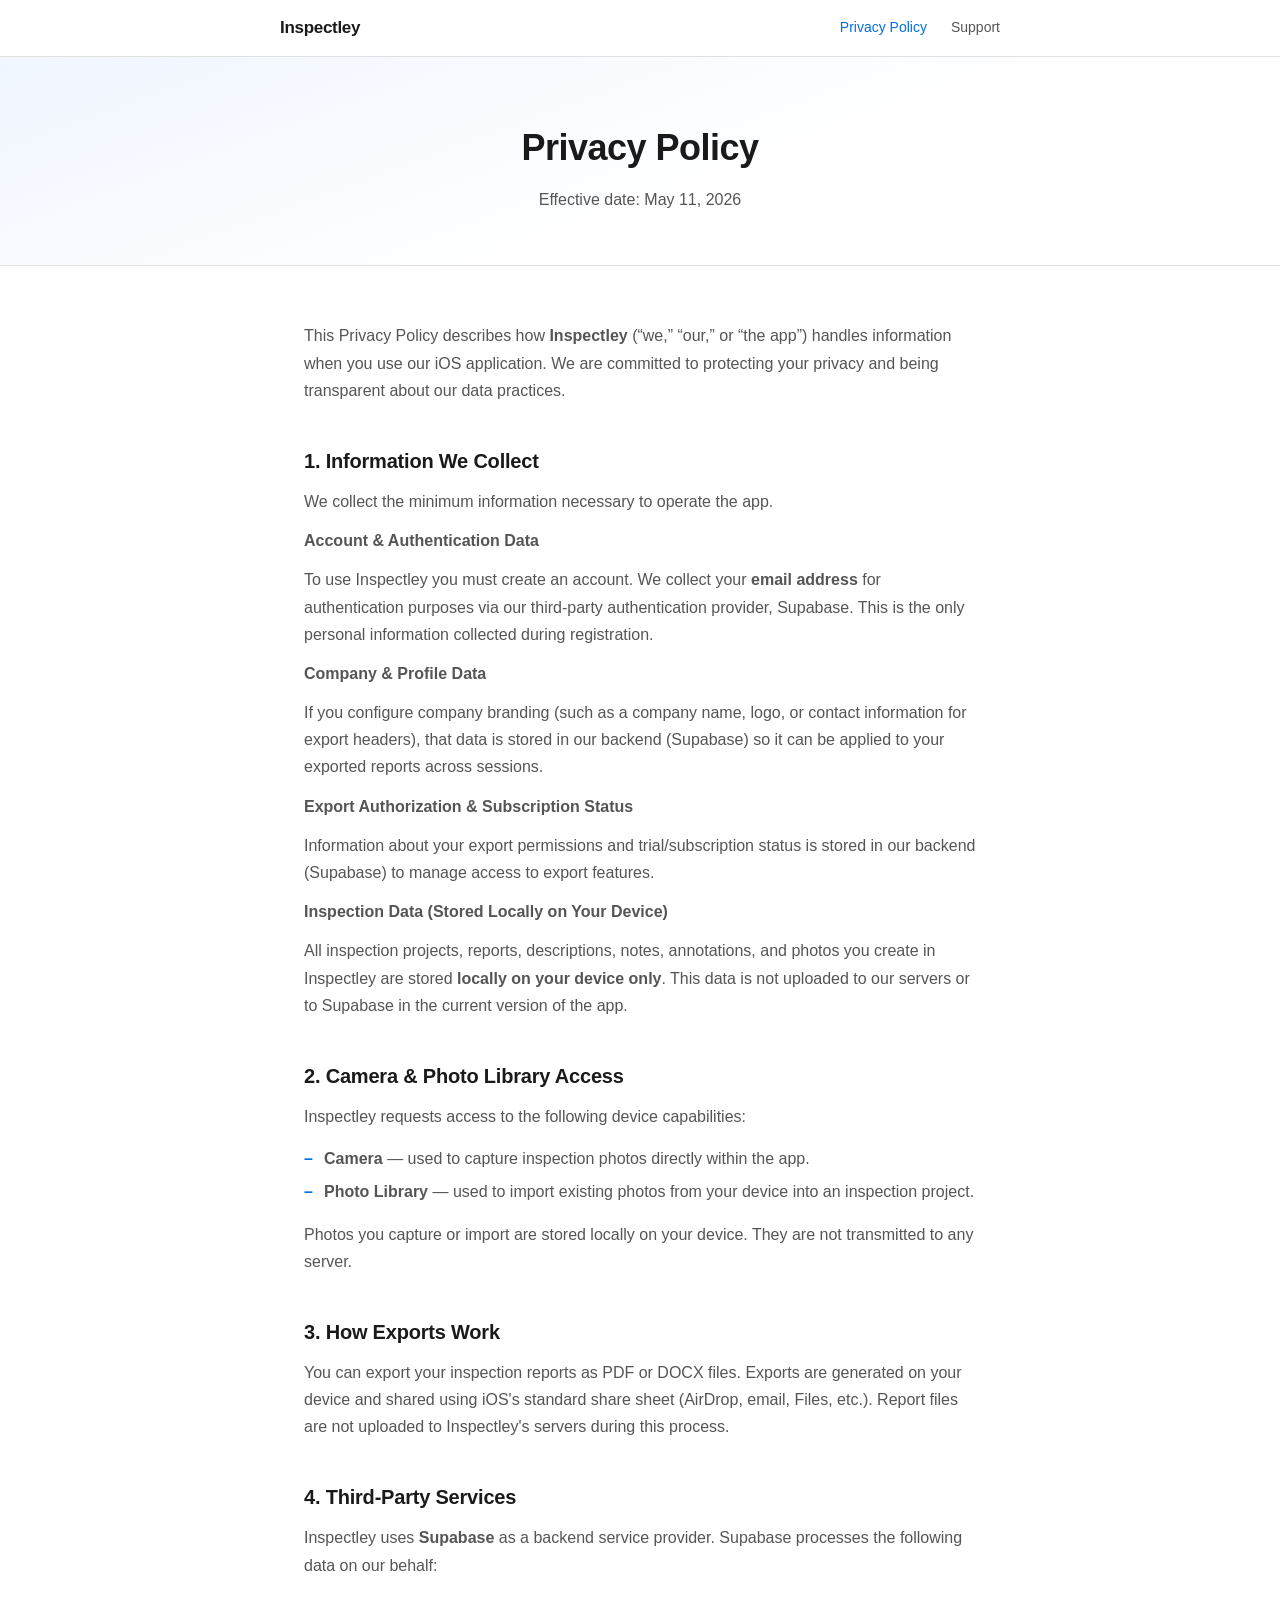
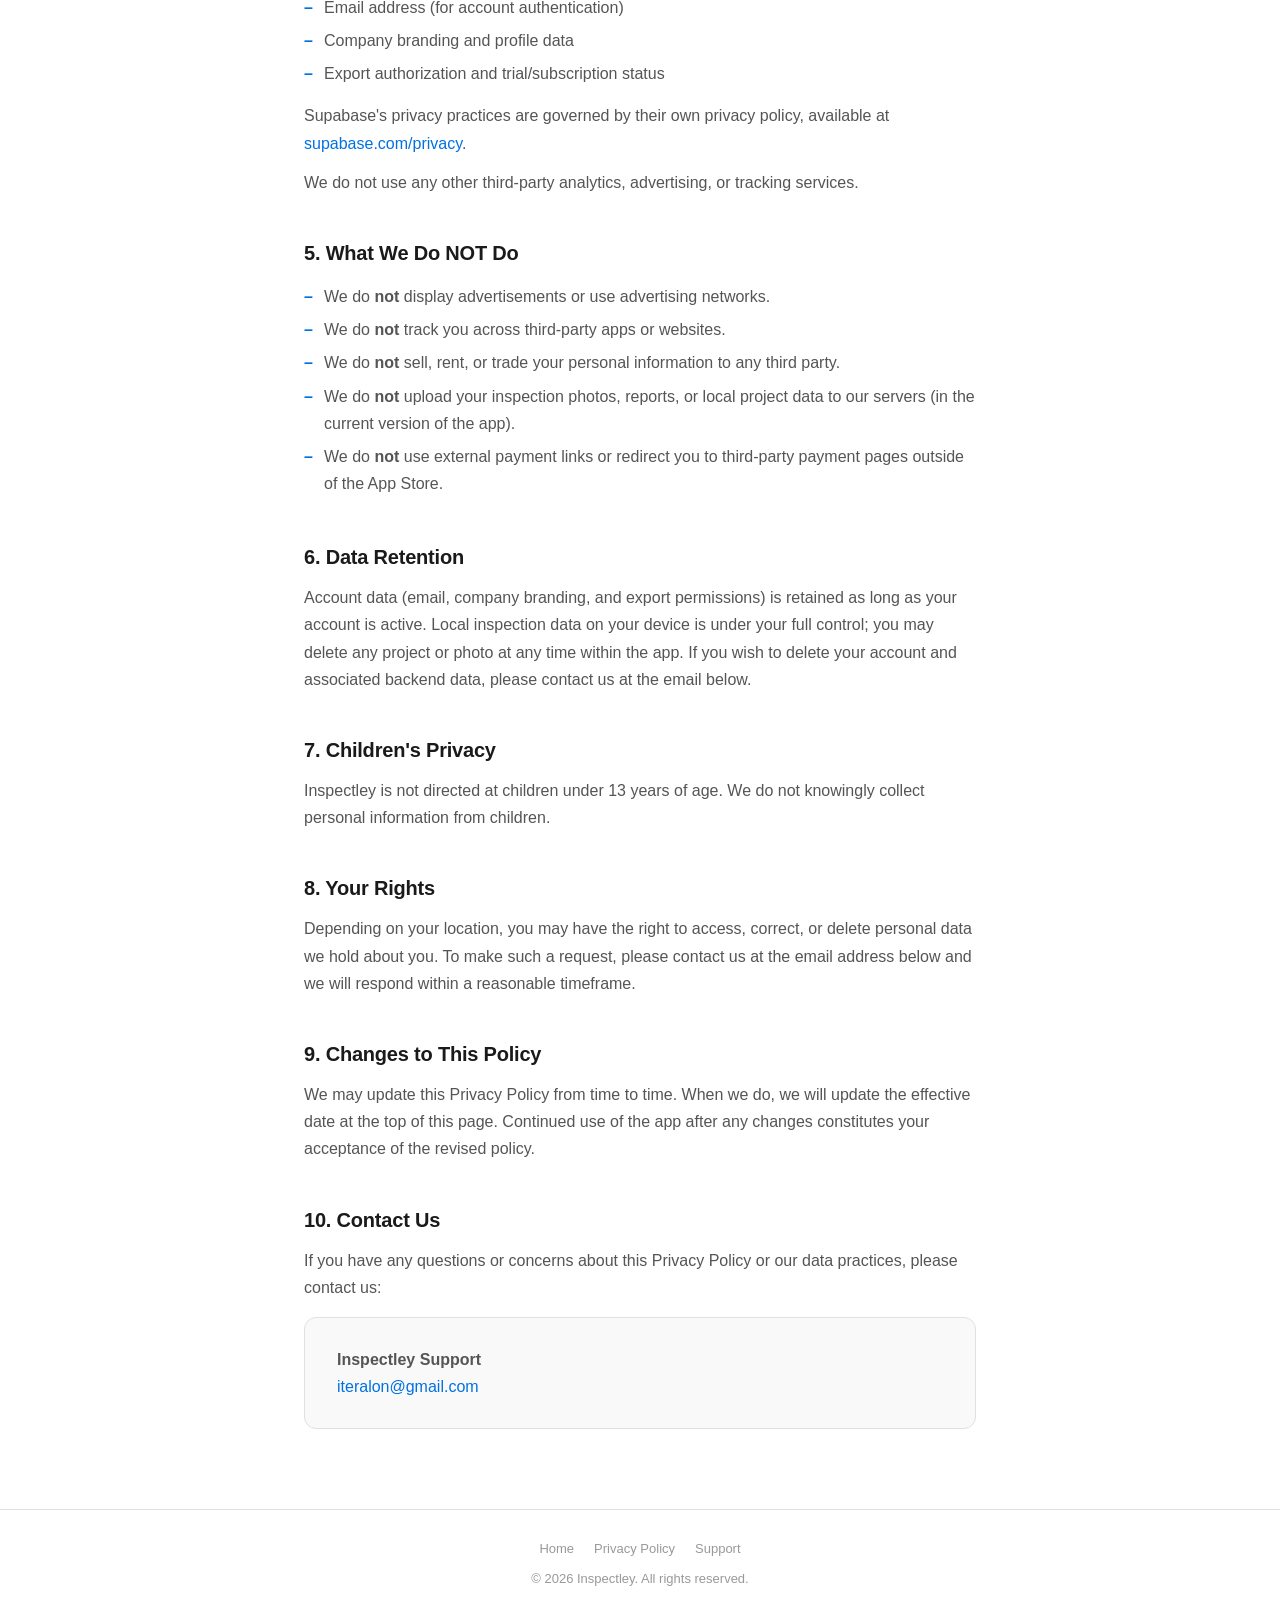
==== privacy.html @ 9ad06d30 "Initial commit: Inspectley App Store pages" ====
<!DOCTYPE html>
<html lang="en">
<head>
  <meta charset="UTF-8" />
  <meta name="viewport" content="width=device-width, initial-scale=1.0" />
  <meta name="description" content="Inspectley Privacy Policy — how we handle your data." />
  <title>Privacy Policy — Inspectley</title>
  <link rel="stylesheet" href="style.css" />
</head>
<body>

<nav>
  <div class="nav-inner">
    <a class="nav-brand" href="index.html">Inspectley</a>
    <div class="nav-links">
      <a href="privacy.html" class="active">Privacy Policy</a>
      <a href="support.html">Support</a>
    </div>
  </div>
</nav>

<div class="page-header">
  <h1>Privacy Policy</h1>
  <p>Effective date: May 11, 2026</p>
</div>

<div class="content">

  <p>This Privacy Policy describes how <strong>Inspectley</strong> (&ldquo;we,&rdquo; &ldquo;our,&rdquo; or &ldquo;the app&rdquo;) handles information when you use our iOS application. We are committed to protecting your privacy and being transparent about our data practices.</p>

  <h2>1. Information We Collect</h2>

  <p>We collect the minimum information necessary to operate the app.</p>

  <p><strong>Account &amp; Authentication Data</strong></p>
  <p>To use Inspectley you must create an account. We collect your <strong>email address</strong> for authentication purposes via our third-party authentication provider, Supabase. This is the only personal information collected during registration.</p>

  <p><strong>Company &amp; Profile Data</strong></p>
  <p>If you configure company branding (such as a company name, logo, or contact information for export headers), that data is stored in our backend (Supabase) so it can be applied to your exported reports across sessions.</p>

  <p><strong>Export Authorization &amp; Subscription Status</strong></p>
  <p>Information about your export permissions and trial/subscription status is stored in our backend (Supabase) to manage access to export features.</p>

  <p><strong>Inspection Data (Stored Locally on Your Device)</strong></p>
  <p>All inspection projects, reports, descriptions, notes, annotations, and photos you create in Inspectley are stored <strong>locally on your device only</strong>. This data is not uploaded to our servers or to Supabase in the current version of the app.</p>

  <h2>2. Camera &amp; Photo Library Access</h2>

  <p>Inspectley requests access to the following device capabilities:</p>
  <ul>
    <li><strong>Camera</strong> — used to capture inspection photos directly within the app.</li>
    <li><strong>Photo Library</strong> — used to import existing photos from your device into an inspection project.</li>
  </ul>
  <p>Photos you capture or import are stored locally on your device. They are not transmitted to any server.</p>

  <h2>3. How Exports Work</h2>

  <p>You can export your inspection reports as PDF or DOCX files. Exports are generated on your device and shared using iOS's standard share sheet (AirDrop, email, Files, etc.). Report files are not uploaded to Inspectley's servers during this process.</p>

  <h2>4. Third-Party Services</h2>

  <p>Inspectley uses <strong>Supabase</strong> as a backend service provider. Supabase processes the following data on our behalf:</p>
  <ul>
    <li>Email address (for account authentication)</li>
    <li>Company branding and profile data</li>
    <li>Export authorization and trial/subscription status</li>
  </ul>
  <p>Supabase's privacy practices are governed by their own privacy policy, available at <a href="https://supabase.com/privacy" target="_blank" rel="noopener noreferrer">supabase.com/privacy</a>.</p>

  <p>We do not use any other third-party analytics, advertising, or tracking services.</p>

  <h2>5. What We Do NOT Do</h2>
  <ul>
    <li>We do <strong>not</strong> display advertisements or use advertising networks.</li>
    <li>We do <strong>not</strong> track you across third-party apps or websites.</li>
    <li>We do <strong>not</strong> sell, rent, or trade your personal information to any third party.</li>
    <li>We do <strong>not</strong> upload your inspection photos, reports, or local project data to our servers (in the current version of the app).</li>
    <li>We do <strong>not</strong> use external payment links or redirect you to third-party payment pages outside of the App Store.</li>
  </ul>

  <h2>6. Data Retention</h2>

  <p>Account data (email, company branding, and export permissions) is retained as long as your account is active. Local inspection data on your device is under your full control; you may delete any project or photo at any time within the app. If you wish to delete your account and associated backend data, please contact us at the email below.</p>

  <h2>7. Children's Privacy</h2>

  <p>Inspectley is not directed at children under 13 years of age. We do not knowingly collect personal information from children.</p>

  <h2>8. Your Rights</h2>

  <p>Depending on your location, you may have the right to access, correct, or delete personal data we hold about you. To make such a request, please contact us at the email address below and we will respond within a reasonable timeframe.</p>

  <h2>9. Changes to This Policy</h2>

  <p>We may update this Privacy Policy from time to time. When we do, we will update the effective date at the top of this page. Continued use of the app after any changes constitutes your acceptance of the revised policy.</p>

  <h2>10. Contact Us</h2>

  <p>If you have any questions or concerns about this Privacy Policy or our data practices, please contact us:</p>

  <div class="card" style="margin-top:16px;">
    <p><strong>Inspectley Support</strong><br/>
    <a href="mailto:iteralon@gmail.com">iteralon@gmail.com</a></p>
  </div>

</div>

<footer>
  <div class="footer-links">
    <a href="index.html">Home</a>
    <a href="privacy.html">Privacy Policy</a>
    <a href="support.html">Support</a>
  </div>
  <p>&copy; 2026 Inspectley. All rights reserved.</p>
</footer>

</body>
</html>
---- style.css ----
/* Inspectley — shared styles */
*, *::before, *::after { box-sizing: border-box; margin: 0; padding: 0; }

:root {
  --blue:     #0071e3;
  --blue-dk:  #0058b0;
  --ink:      #1a1a1a;
  --sub:      #555;
  --border:   #e0e0e0;
  --bg:       #f9f9f9;
  --white:    #ffffff;
  --radius:   12px;
  --max:      720px;
}

html { scroll-behavior: smooth; }

body {
  font-family: -apple-system, BlinkMacSystemFont, "Helvetica Neue", Helvetica, Arial, sans-serif;
  font-size: 16px;
  line-height: 1.7;
  color: var(--ink);
  background: var(--white);
  -webkit-font-smoothing: antialiased;
}

/* ── Nav ── */
nav {
  position: sticky;
  top: 0;
  z-index: 100;
  background: rgba(255,255,255,0.9);
  backdrop-filter: saturate(180%) blur(12px);
  -webkit-backdrop-filter: saturate(180%) blur(12px);
  border-bottom: 1px solid var(--border);
  padding: 0 24px;
}
.nav-inner {
  max-width: var(--max);
  margin: 0 auto;
  height: 56px;
  display: flex;
  align-items: center;
  justify-content: space-between;
  gap: 16px;
}
.nav-brand {
  font-weight: 700;
  font-size: 17px;
  color: var(--ink);
  text-decoration: none;
  letter-spacing: -0.3px;
}
.nav-links { display: flex; gap: 24px; }
.nav-links a {
  font-size: 14px;
  font-weight: 500;
  color: var(--sub);
  text-decoration: none;
  transition: color 0.15s;
}
.nav-links a:hover, .nav-links a.active { color: var(--blue); }

/* ── Hero ── */
.hero {
  background: linear-gradient(160deg, #f0f6ff 0%, #ffffff 60%);
  border-bottom: 1px solid var(--border);
  padding: 80px 24px 72px;
  text-align: center;
}
.hero-icon {
  width: 88px;
  height: 88px;
  background: var(--blue);
  border-radius: 22px;
  margin: 0 auto 28px;
  display: flex;
  align-items: center;
  justify-content: center;
  box-shadow: 0 8px 32px rgba(0,113,227,0.25);
}
.hero-icon svg { width: 48px; height: 48px; fill: #fff; }
.hero h1 {
  font-size: clamp(28px, 6vw, 40px);
  font-weight: 700;
  letter-spacing: -0.8px;
  line-height: 1.15;
  margin-bottom: 16px;
}
.hero p {
  font-size: 18px;
  color: var(--sub);
  max-width: 540px;
  margin: 0 auto 36px;
}
.btn-row { display: flex; gap: 12px; justify-content: center; flex-wrap: wrap; }
.btn {
  display: inline-block;
  padding: 13px 28px;
  border-radius: 980px;
  font-size: 15px;
  font-weight: 600;
  text-decoration: none;
  transition: opacity 0.15s, transform 0.15s;
}
.btn:active { transform: scale(0.97); }
.btn-primary { background: var(--blue); color: #fff; }
.btn-primary:hover { opacity: 0.88; }
.btn-secondary { background: var(--bg); color: var(--ink); border: 1px solid var(--border); }
.btn-secondary:hover { background: #ebebeb; }

/* ── Page header (inner pages) ── */
.page-header {
  background: linear-gradient(160deg, #f0f6ff 0%, #ffffff 60%);
  border-bottom: 1px solid var(--border);
  padding: 60px 24px 52px;
  text-align: center;
}
.page-header h1 {
  font-size: clamp(24px, 5vw, 36px);
  font-weight: 700;
  letter-spacing: -0.5px;
  margin-bottom: 8px;
}
.page-header p { font-size: 16px; color: var(--sub); }

/* ── Content ── */
.content {
  max-width: var(--max);
  margin: 0 auto;
  padding: 56px 24px 80px;
}
.content h2 {
  font-size: 20px;
  font-weight: 700;
  margin: 40px 0 10px;
  letter-spacing: -0.2px;
}
.content h2:first-child { margin-top: 0; }
.content p { color: var(--sub); margin-bottom: 12px; }
.content ul {
  list-style: none;
  padding: 0;
  margin-bottom: 12px;
}
.content ul li {
  color: var(--sub);
  padding: 3px 0 3px 20px;
  position: relative;
}
.content ul li::before {
  content: "–";
  position: absolute;
  left: 0;
  color: var(--blue);
  font-weight: 700;
}
.content a { color: var(--blue); text-decoration: none; }
.content a:hover { text-decoration: underline; }

/* ── Card ── */
.card {
  background: var(--bg);
  border: 1px solid var(--border);
  border-radius: var(--radius);
  padding: 28px 32px;
  margin-top: 12px;
}
.card p { margin: 0; }

/* ── Support form-like info ── */
.info-grid {
  display: grid;
  grid-template-columns: repeat(auto-fit, minmax(200px, 1fr));
  gap: 16px;
  margin: 16px 0;
}
.info-item {
  background: var(--bg);
  border: 1px solid var(--border);
  border-radius: var(--radius);
  padding: 18px 20px;
}
.info-item .label {
  font-size: 11px;
  font-weight: 600;
  text-transform: uppercase;
  letter-spacing: 0.7px;
  color: var(--blue);
  margin-bottom: 4px;
}
.info-item .value { font-size: 15px; color: var(--ink); font-weight: 500; }

/* ── Footer ── */
footer {
  border-top: 1px solid var(--border);
  padding: 28px 24px;
  text-align: center;
  font-size: 13px;
  color: #999;
}
footer a { color: #999; text-decoration: none; }
footer a:hover { color: var(--blue); }
footer .footer-links { display: flex; gap: 20px; justify-content: center; margin-bottom: 8px; flex-wrap: wrap; }

/* ── Divider ── */
.divider { border: none; border-top: 1px solid var(--border); margin: 40px 0; }

/* ── Email highlight ── */
.email-block {
  display: inline-flex;
  align-items: center;
  gap: 8px;
  background: #edf5ff;
  border: 1px solid #c2deff;
  border-radius: 8px;
  padding: 10px 16px;
  font-size: 15px;
  font-weight: 500;
  color: var(--blue);
  margin: 12px 0;
  text-decoration: none;
}
.email-block:hover { background: #dbeeff; }

/* ── Responsive ── */
@media (max-width: 500px) {
  .nav-links { gap: 16px; }
  .content { padding: 40px 20px 60px; }
  .card { padding: 20px; }
}
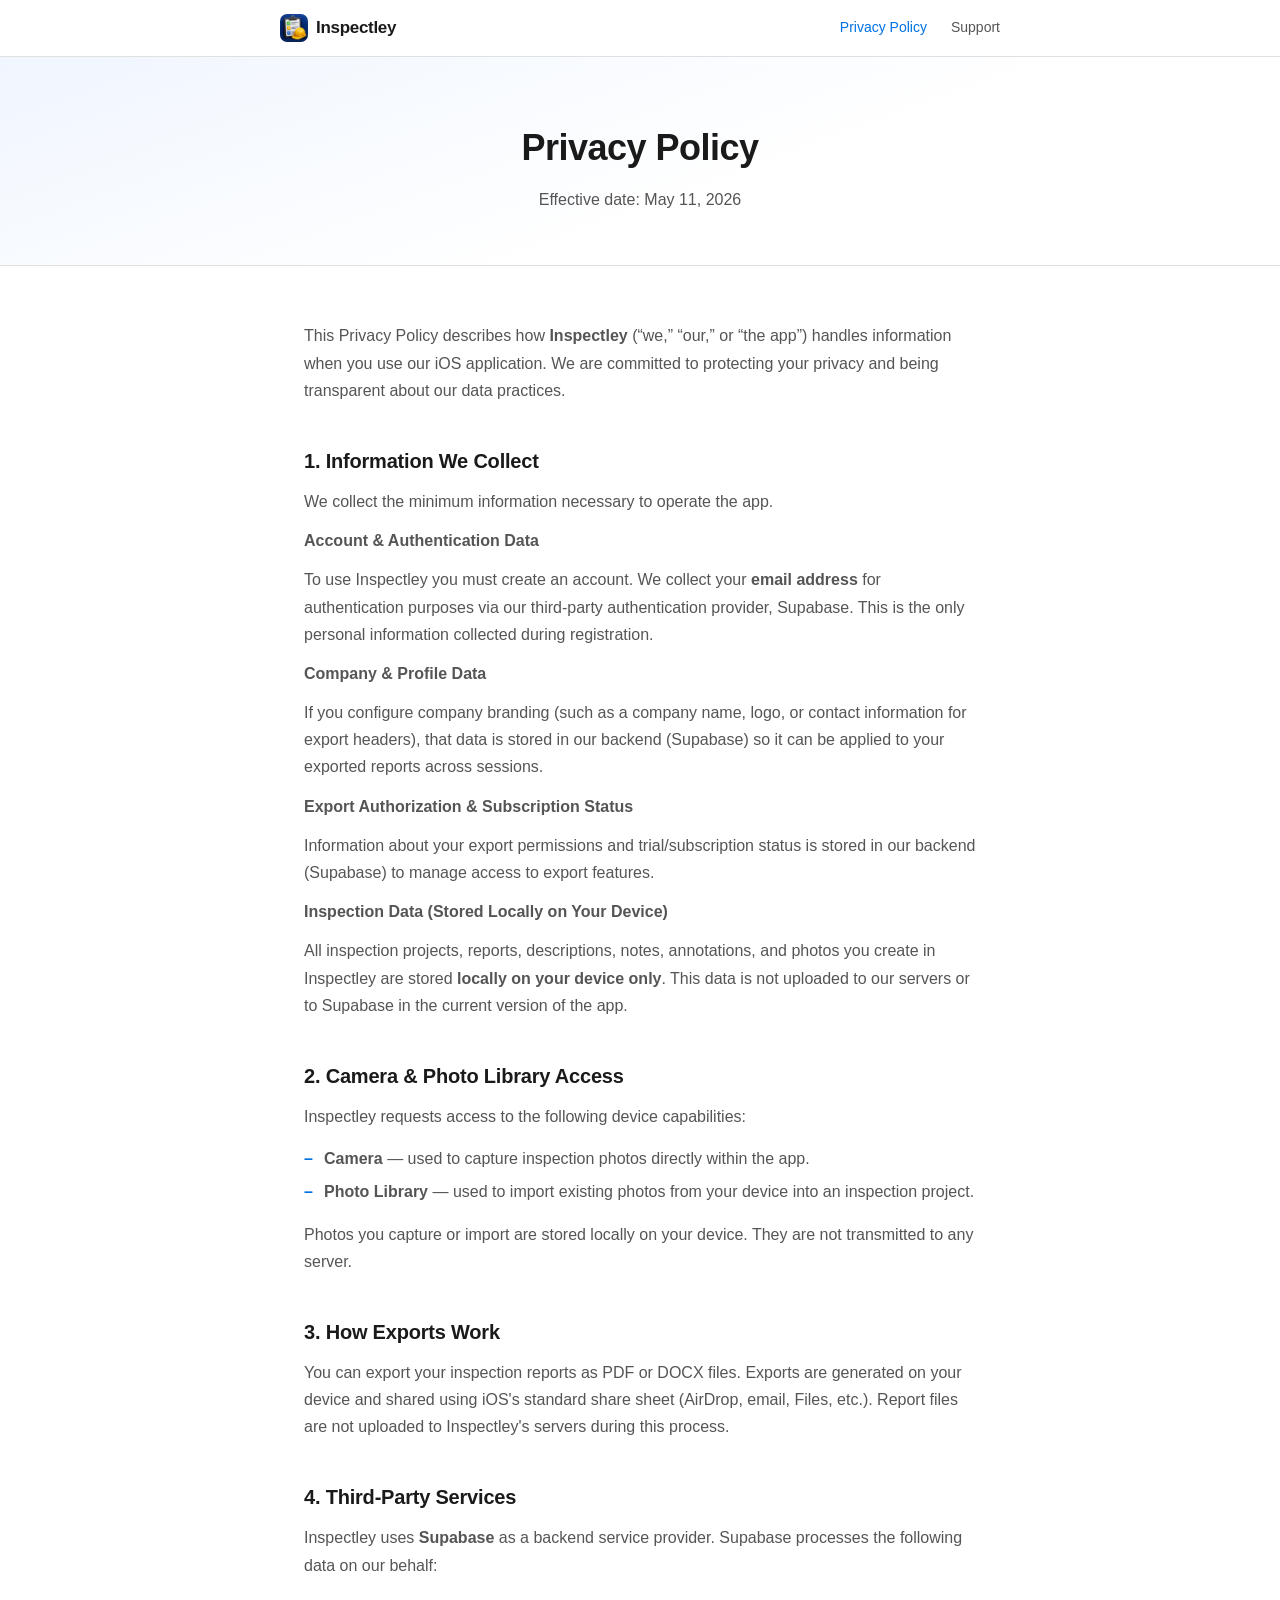
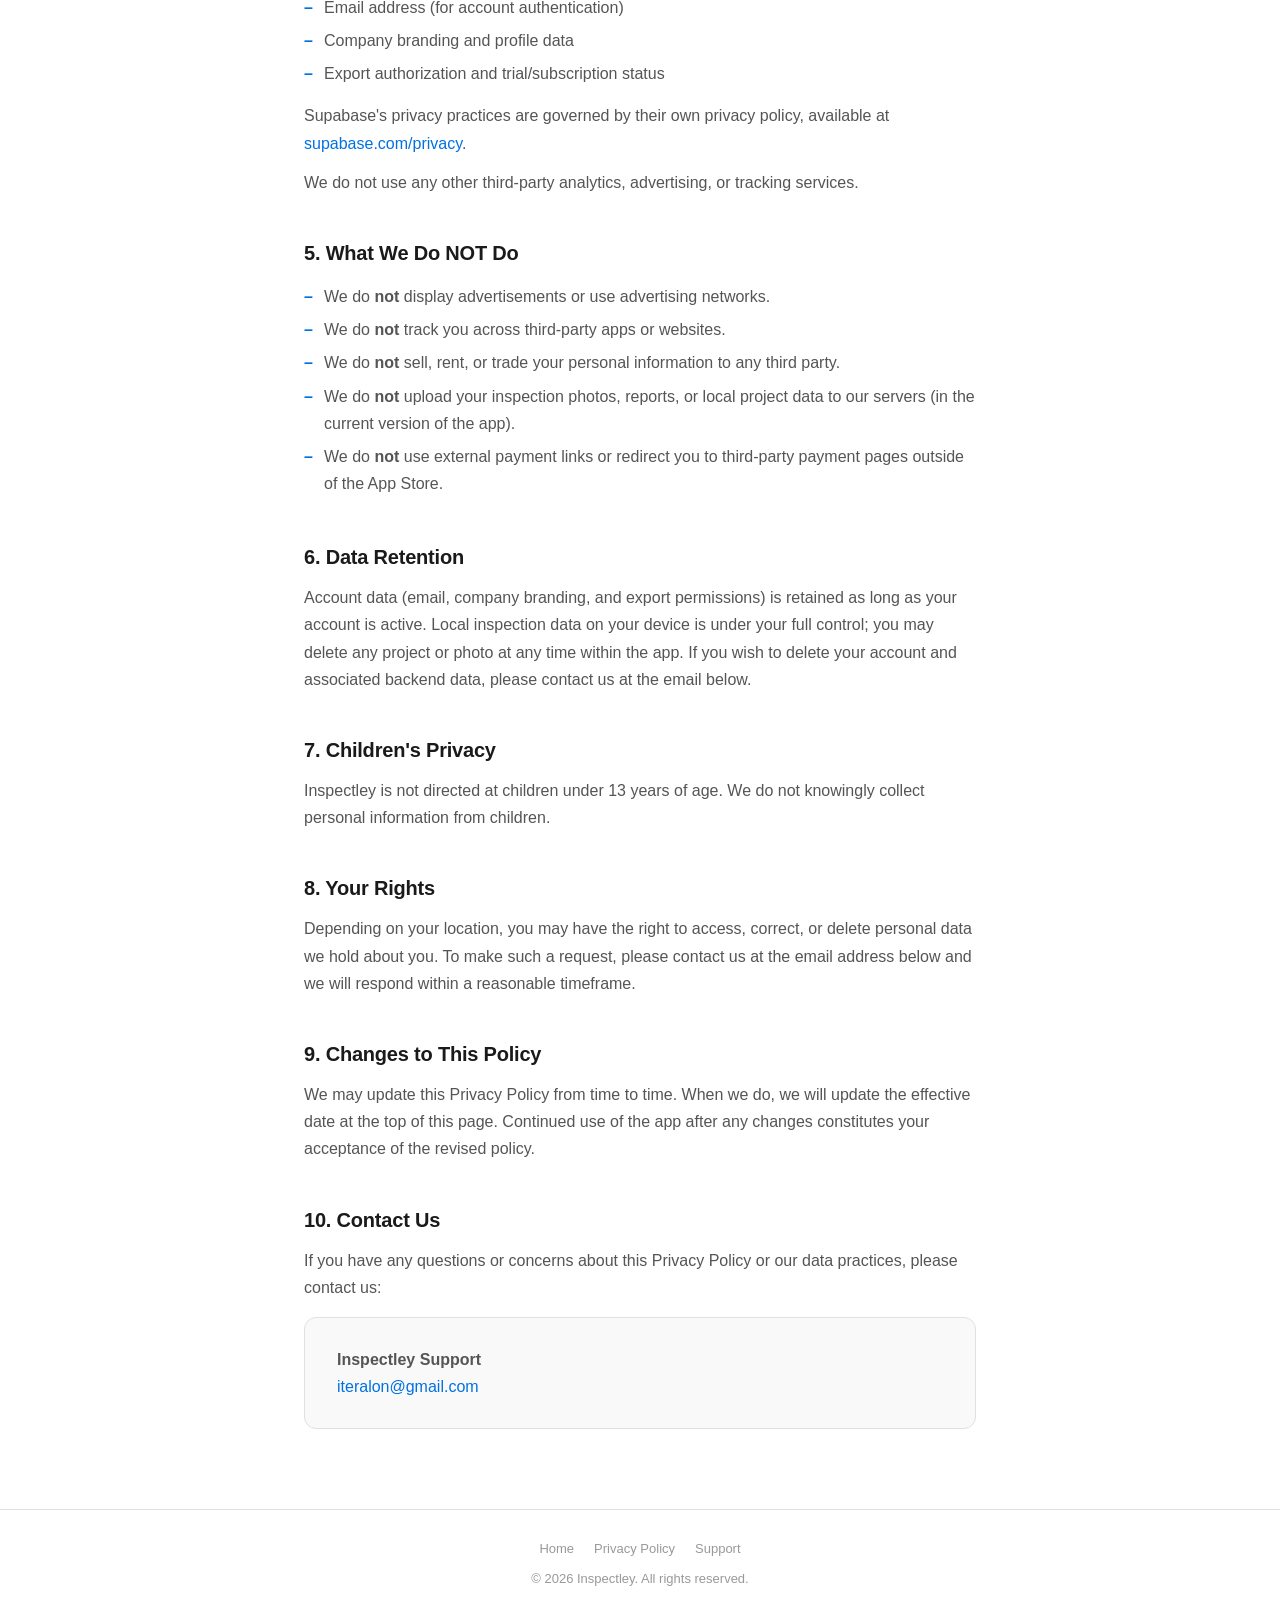
==== commit 9cfe38d8: "Add real app icon to hero, nav, and favicon" ====
--- a/privacy.html
+++ b/privacy.html
@@ -5,13 +5,14 @@
   <meta name="viewport" content="width=device-width, initial-scale=1.0" />
   <meta name="description" content="Inspectley Privacy Policy — how we handle your data." />
   <title>Privacy Policy — Inspectley</title>
+  <link rel="icon" type="image/png" href="icon.png" />
   <link rel="stylesheet" href="style.css" />
 </head>
 <body>
 
 <nav>
   <div class="nav-inner">
-    <a class="nav-brand" href="index.html">Inspectley</a>
+    <a class="nav-brand" href="index.html"><img src="icon.png" alt="" class="nav-icon" />Inspectley</a>
     <div class="nav-links">
       <a href="privacy.html" class="active">Privacy Policy</a>
       <a href="support.html">Support</a>
--- a/style.css
+++ b/style.css
@@ -50,6 +50,15 @@
   color: var(--ink);
   text-decoration: none;
   letter-spacing: -0.3px;
+  display: flex;
+  align-items: center;
+  gap: 8px;
+}
+.nav-icon {
+  width: 28px;
+  height: 28px;
+  border-radius: 7px;
+  object-fit: cover;
 }
 .nav-links { display: flex; gap: 24px; }
 .nav-links a {
@@ -71,15 +80,12 @@
 .hero-icon {
   width: 88px;
   height: 88px;
-  background: var(--blue);
   border-radius: 22px;
   margin: 0 auto 28px;
-  display: flex;
-  align-items: center;
-  justify-content: center;
-  box-shadow: 0 8px 32px rgba(0,113,227,0.25);
-}
-.hero-icon svg { width: 48px; height: 48px; fill: #fff; }
+  display: block;
+  box-shadow: 0 8px 32px rgba(0,0,0,0.18);
+  object-fit: cover;
+}
 .hero h1 {
   font-size: clamp(28px, 6vw, 40px);
   font-weight: 700;
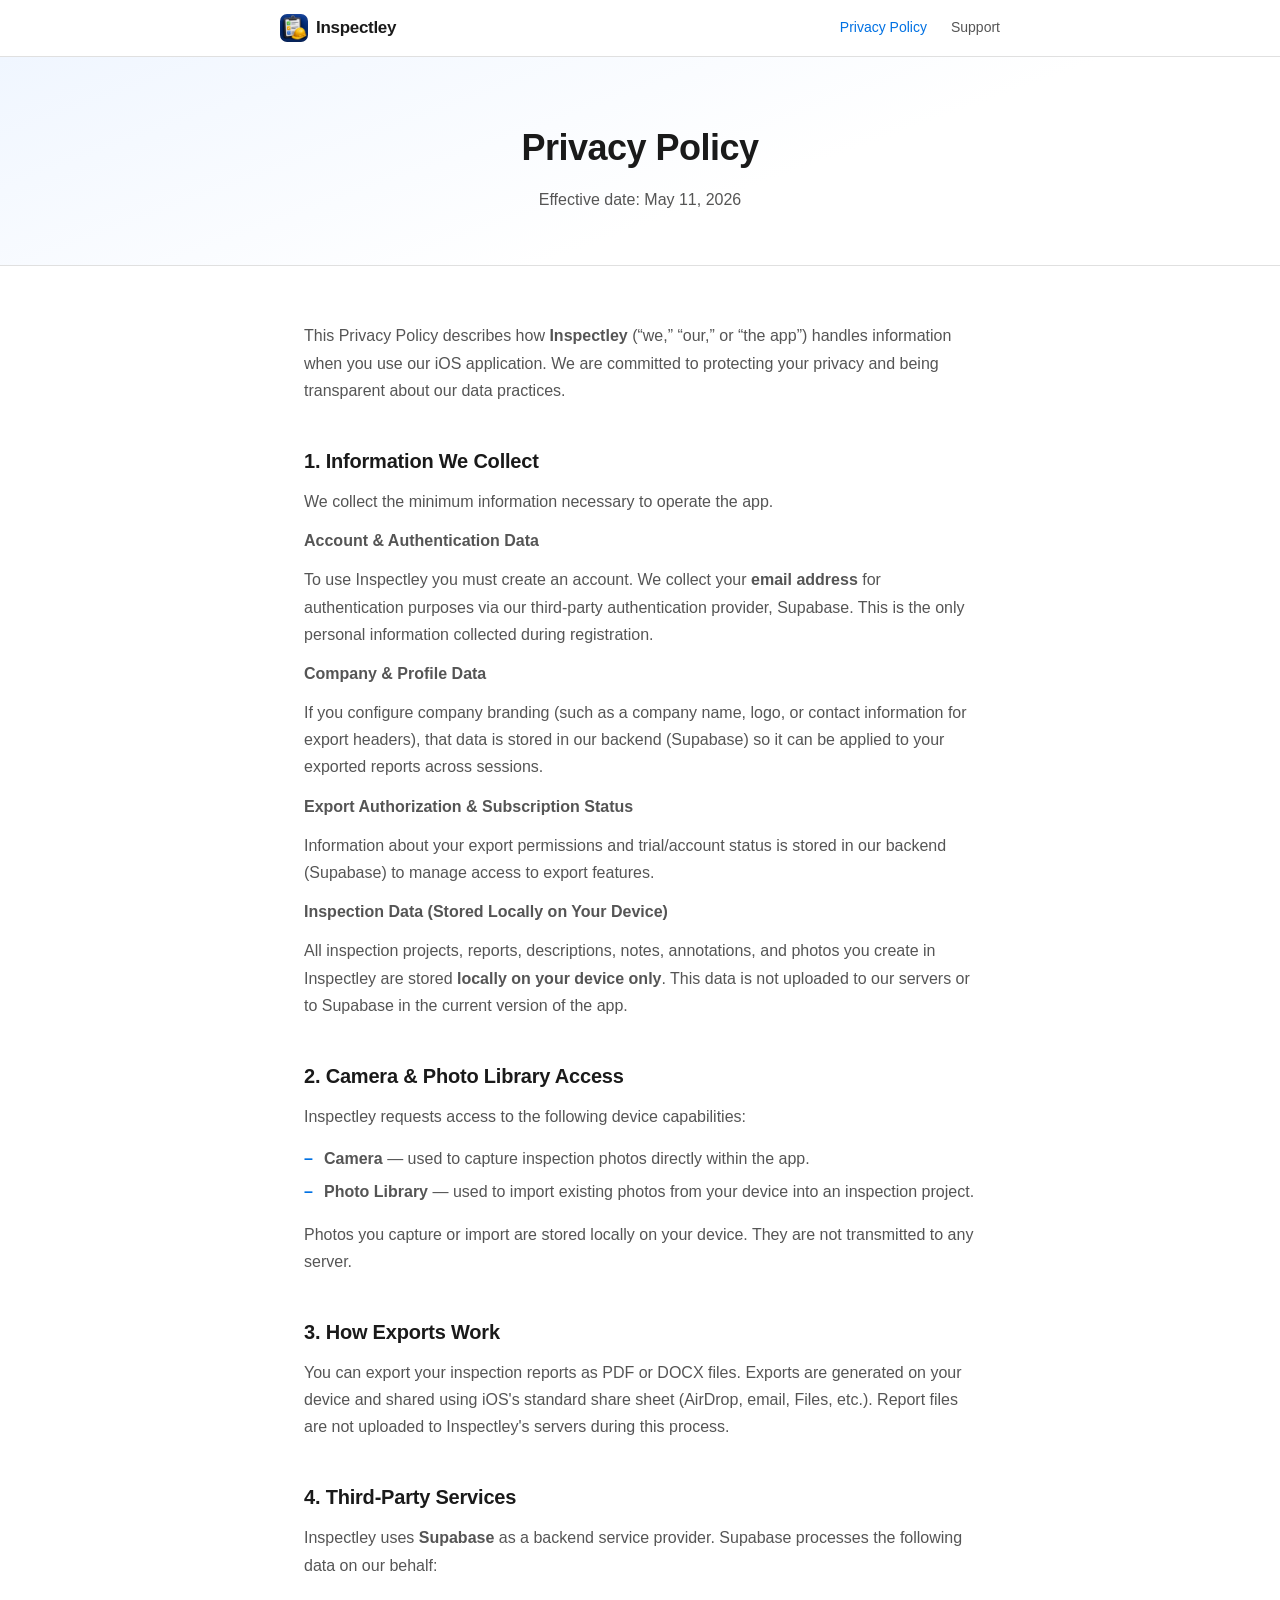
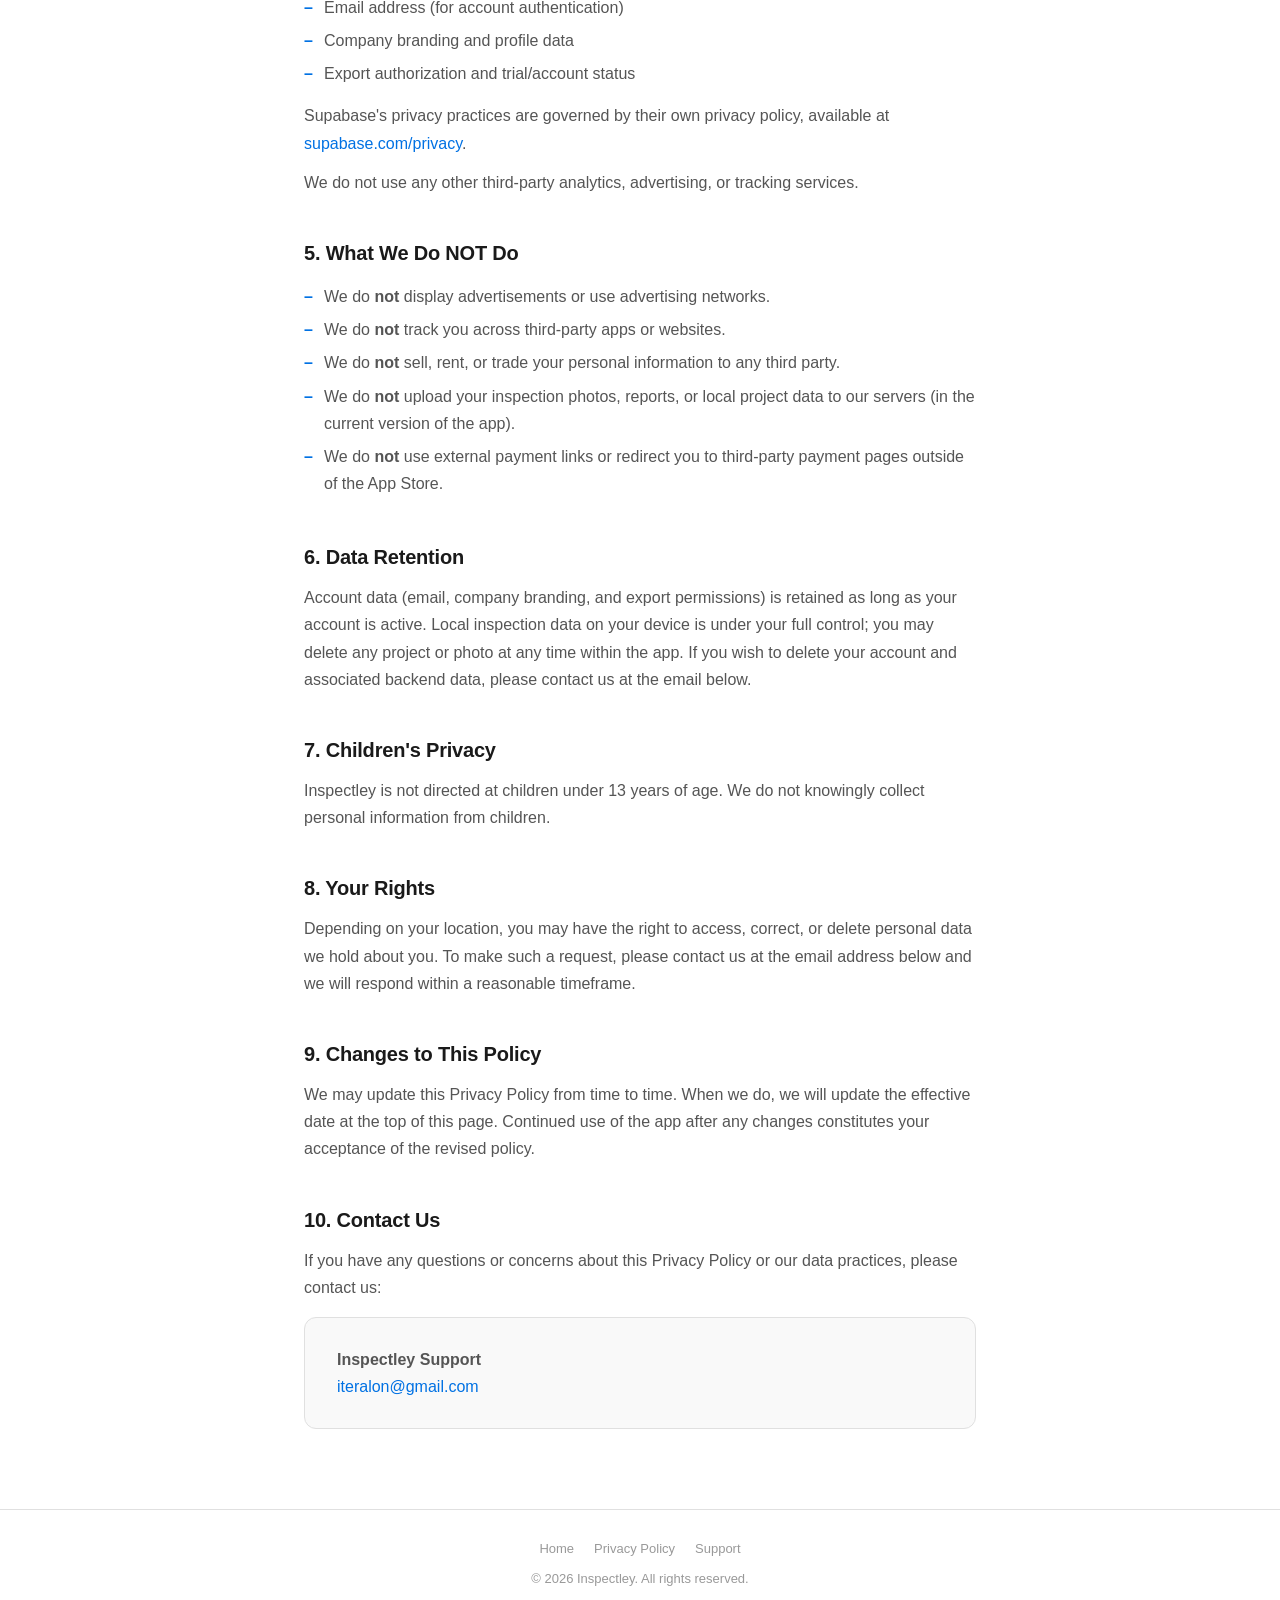
==== commit abf9cc16: "Wording: subscription→account status, fix app version location" ====
--- a/privacy.html
+++ b/privacy.html
@@ -40,7 +40,7 @@
   <p>If you configure company branding (such as a company name, logo, or contact information for export headers), that data is stored in our backend (Supabase) so it can be applied to your exported reports across sessions.</p>
 
   <p><strong>Export Authorization &amp; Subscription Status</strong></p>
-  <p>Information about your export permissions and trial/subscription status is stored in our backend (Supabase) to manage access to export features.</p>
+  <p>Information about your export permissions and trial/account status is stored in our backend (Supabase) to manage access to export features.</p>
 
   <p><strong>Inspection Data (Stored Locally on Your Device)</strong></p>
   <p>All inspection projects, reports, descriptions, notes, annotations, and photos you create in Inspectley are stored <strong>locally on your device only</strong>. This data is not uploaded to our servers or to Supabase in the current version of the app.</p>
@@ -64,7 +64,7 @@
   <ul>
     <li>Email address (for account authentication)</li>
     <li>Company branding and profile data</li>
-    <li>Export authorization and trial/subscription status</li>
+    <li>Export authorization and trial/account status</li>
   </ul>
   <p>Supabase's privacy practices are governed by their own privacy policy, available at <a href="https://supabase.com/privacy" target="_blank" rel="noopener noreferrer">supabase.com/privacy</a>.</p>
 
--- a/style.css
+++ b/style.css
@@ -78,8 +78,9 @@
   text-align: center;
 }
 .hero-icon {
-  width: 88px;
-  height: 88px;
+  width: 88px !important;
+  height: 88px !important;
+  max-width: 88px;
   border-radius: 22px;
   margin: 0 auto 28px;
   display: block;
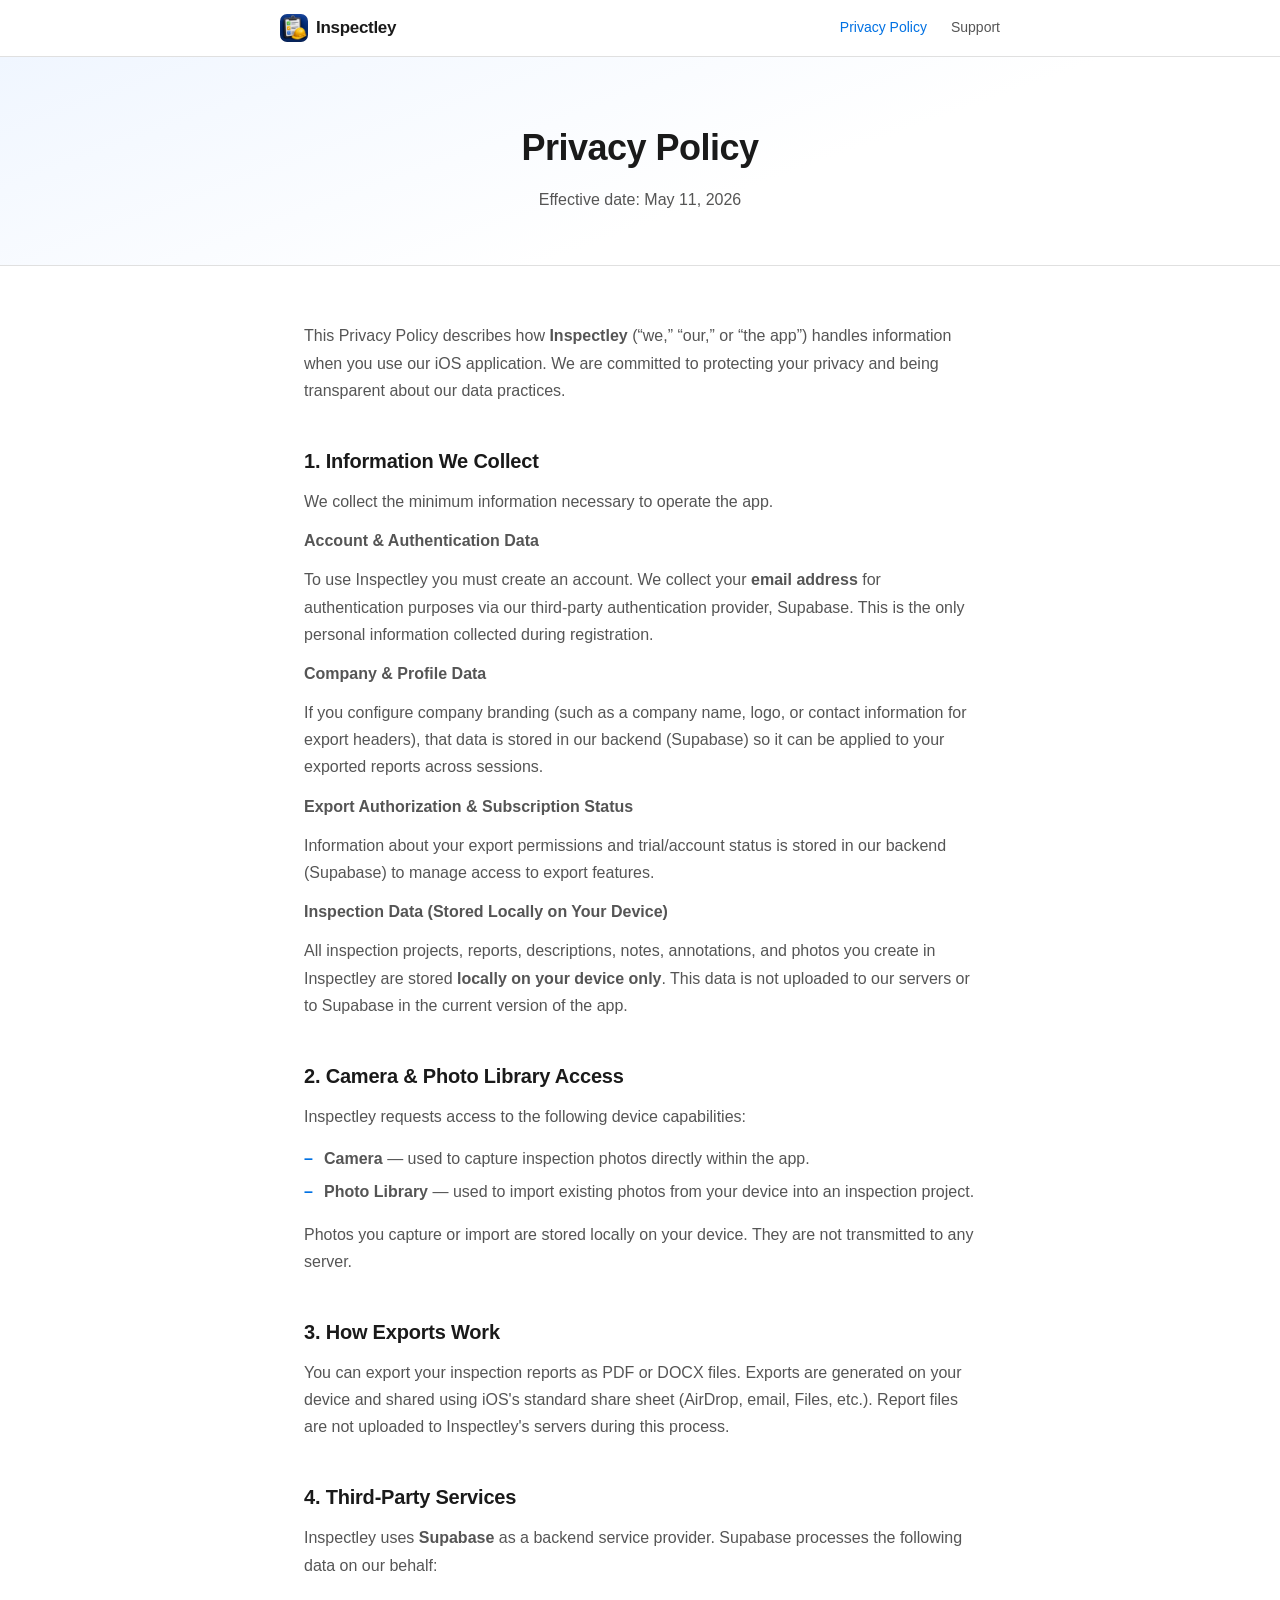
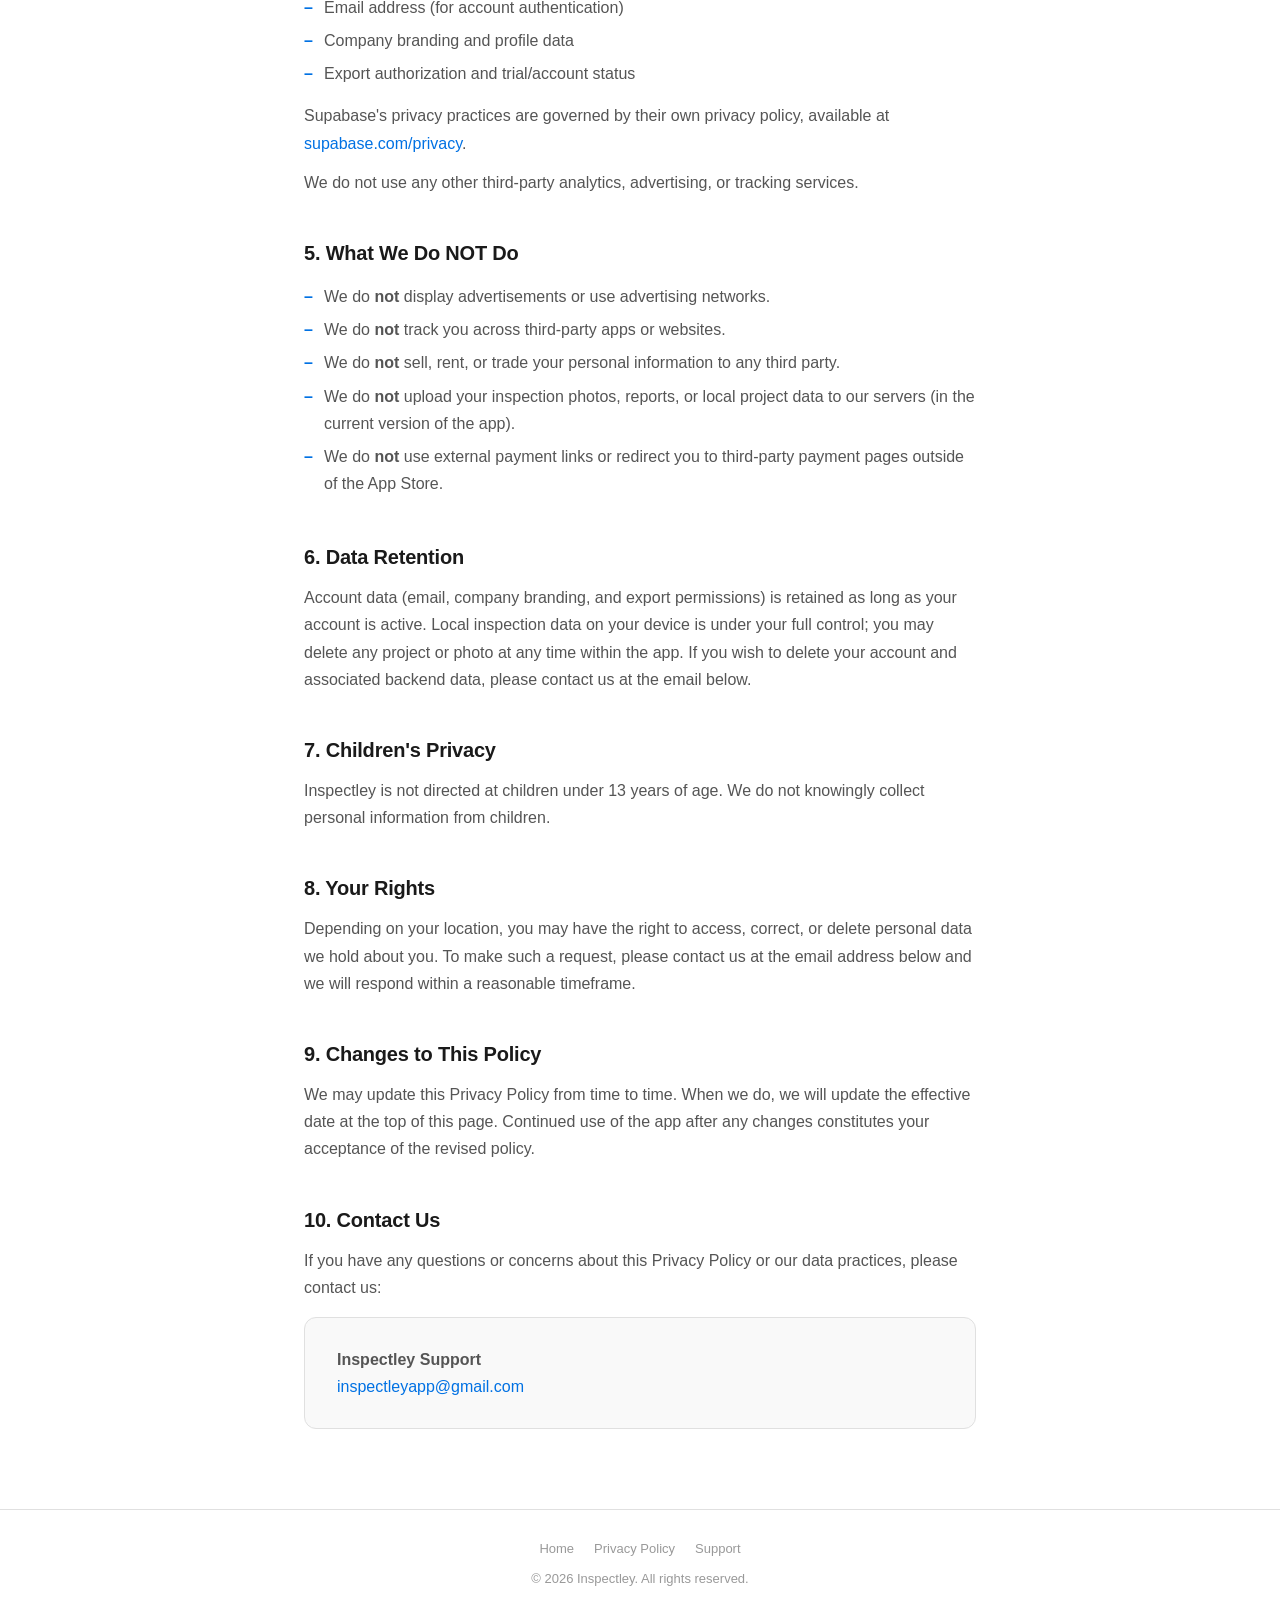
==== commit fb363ec9: "Update App Store support contact email" ====
--- a/privacy.html
+++ b/privacy.html
@@ -101,7 +101,7 @@
 
   <div class="card" style="margin-top:16px;">
     <p><strong>Inspectley Support</strong><br/>
-    <a href="mailto:iteralon@gmail.com">iteralon@gmail.com</a></p>
+    <a href="mailto:inspectleyapp@gmail.com">inspectleyapp@gmail.com</a></p>
   </div>
 
 </div>
